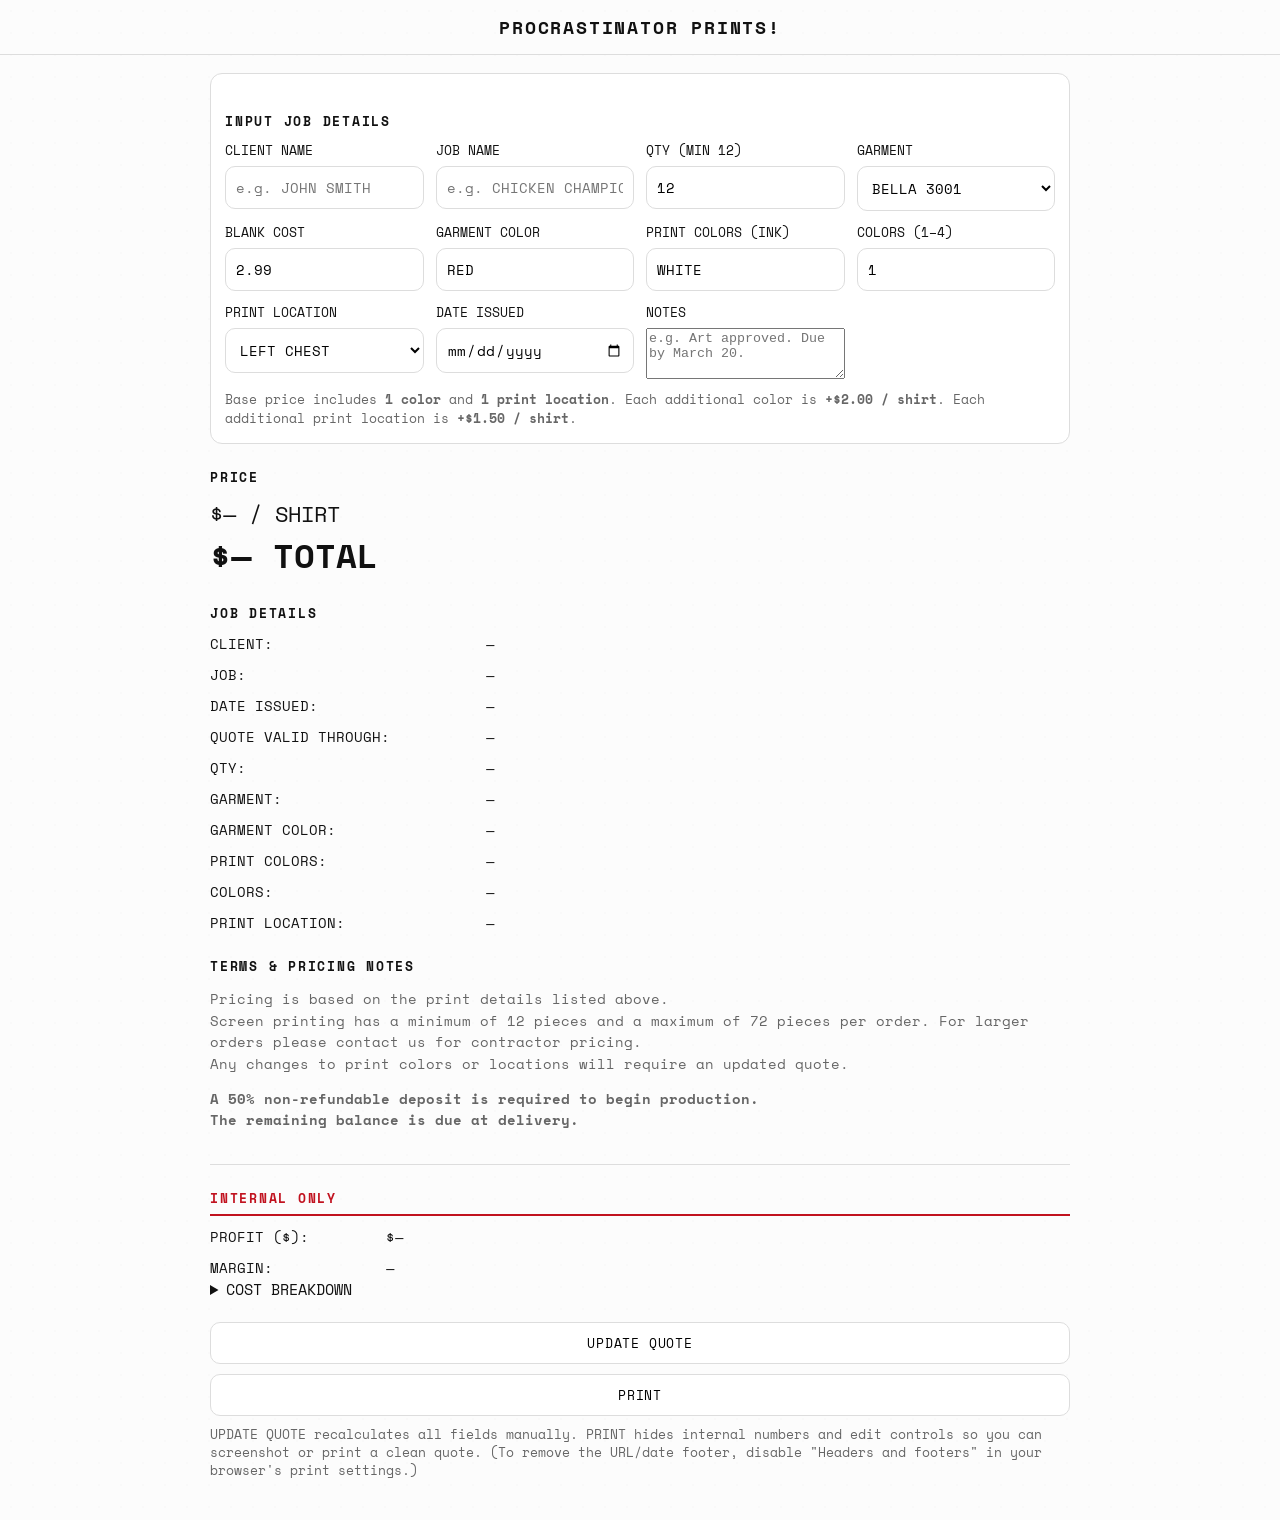
==== index.html @ 621400b9 "Update index.html" ====
<!doctype html>

<html lang="en">
<head>
  <meta charset="utf-8" />
  <title>Procrastinator Prints</title>
  <meta name="viewport" content="width=device-width, initial-scale=1" />

  <link rel="preconnect" href="https://fonts.googleapis.com">
  <link rel="preconnect" href="https://fonts.gstatic.com" crossorigin>
  <link href="https://fonts.googleapis.com/css2?family=Space+Mono:wght@400;700&display=swap" rel="stylesheet">

  <link rel="stylesheet" href="style.css" />
</head>
<body>

<header>
  <h1>PROCRASTINATOR PRINTS!</h1>
</header>

<main>

  <!-- WORKING CONTROLS (hidden during PRINT) -->

  <section id="controlsPanel" class="controlsPanel">
    <h2>INPUT JOB DETAILS</h2>


<div class="grid">

  <label>CLIENT NAME
    <input id="clientName" type="text" placeholder="e.g. JOHN SMITH">
  </label>

  <label>JOB NAME
    <input id="jobName" type="text" placeholder="e.g. CHICKEN CHAMPIONS SHIRTS">
  </label>

  <label>QTY (MIN 12)
    <input id="qty" type="number" min="12" max="72" value="12">
    <p id="qtyWarning" style="display:none; color:red; font-size:0.8em; margin-top:4px;"></p>
  </label>

  <label>GARMENT
    <select id="garment">
      <option value="bella">BELLA 3001</option>
      <option value="gildan">GILDAN 5000</option>
      <option value="comfort">COMFORT COLORS 1717</option>
      <option value="next">NEXT LEVEL 3600</option>
    </select>
  </label>

  <label>BLANK COST
    <input id="blankCost" type="number" min="0" step="0.01" value="2.99">
  </label>

  <label>GARMENT COLOR
    <input id="garmentColor" type="text" value="RED">
  </label>

  <label>PRINT COLORS (INK)
    <input id="inkColors" type="text" value="WHITE">
  </label>

  <label>COLORS (1–4)
    <input
      id="colors"
      type="number"
      min="1"
      max="4"
      step="1"
      inputmode="numeric"
      pattern="[0-9]*"
      value="1">
  </label>

  <label>PRINT LOCATION
    <select id="printLocation">
      <option value="left_chest" data-locs="1">LEFT CHEST</option>
      <option value="full_front" data-locs="1">FULL FRONT</option>
      <option value="full_back" data-locs="1">FULL BACK</option>
      <option value="front_back" data-locs="2">FRONT + BACK</option>
    </select>
  </label>

  <label>DATE ISSUED
    <input id="dateIssued" type="date">
  </label>

  <label>NOTES
    <textarea id="notes" rows="3" placeholder="e.g. Art approved. Due by March 20."></textarea>
  </label>

</div>

<div class="note">
  Base price includes <strong>1 color</strong> and <strong>1 print location</strong>.
  Each additional color is <strong>+$2.00 / shirt</strong>.
  Each additional print location is <strong>+$1.50 / shirt</strong>.
</div>

<!-- Upsell lives here — hidden during print with controls -->
<p id="upsell" style="display:none; margin-top:10px; font-size:0.85em;"></p>


  </section>

  <!-- PRICE (ALWAYS VISIBLE) -->

  <section>
    <h2>PRICE</h2>
    <div class="price">
      <div id="perShirt">$— / SHIRT</div>
      <div id="total">$— TOTAL</div>
    </div>
  </section>

  <!-- JOB DETAILS (ALWAYS VISIBLE) -->

  <section id="jobDetails">
    <h2>JOB DETAILS</h2>


<div class="kv">
  <div>CLIENT:</div><div id="jdClientName">—</div>
  <div>JOB:</div><div id="jdJobName">—</div>
  <div>DATE ISSUED:</div><div id="jdIssued">—</div>
  <div>QUOTE VALID THROUGH:</div><div id="validThrough">—</div>
  <div>QTY:</div><div id="jdQty">—</div>
  <div>GARMENT:</div><div id="jdGarment">—</div>
  <div>GARMENT COLOR:</div><div id="jdGarmentColor">—</div>
  <div>PRINT COLORS:</div><div id="jdInkColors">—</div>
  <div>COLORS:</div><div id="jdColors">—</div>
  <div>PRINT LOCATION:</div><div id="jdLocation">—</div>
</div>

<!-- Notes shows on printed quote only if filled in -->
<div id="notesDisplay" style="display:none; margin-top:12px;">
  <strong>NOTES:</strong>
  <p id="jdNotes" style="margin-top:4px;"></p>
</div>


  </section>

  <!-- TERMS (ALWAYS VISIBLE) -->

  <section class="terms">
    <h2>TERMS & PRICING NOTES</h2>
    <p>
      Pricing is based on the print details listed above.<br>
      <span id="termsMin">Screen printing has a minimum of 12 pieces and a maximum of 72 pieces per order. For larger orders please contact us for contractor pricing.</span><br>
      Any changes to print colors or locations will require an updated quote.
    </p>
    <p class="bold">
      A 50% non-refundable deposit is required to begin production.<br>
      The remaining balance is due at delivery.
    </p>
  </section>

  <!-- INTERNAL (VISIBLE IN WORKING VIEW; REMOVED DURING PRINT) -->

  <hr id="internalDivider" class="internalDivider">
  <section id="internal">
    <h2 class="internal">INTERNAL ONLY</h2>


<div class="internal-grid">
  <div>PROFIT ($):</div><div id="profit">$—</div>
  <div>MARGIN:</div><div id="marginPct">—</div>
</div>

<details>
  <summary>COST BREAKDOWN</summary>
  <ul id="costs"></ul>
</details>


  </section>

  <!-- BUTTONS -->

  <div class="printBar">
    <button id="calcBtn" type="button">UPDATE QUOTE</button>
    <button id="printBtn" type="button">PRINT</button>
    <div class="printHint">
      UPDATE QUOTE recalculates all fields manually. PRINT hides internal numbers and edit controls so you can screenshot or print a clean quote.
      (To remove the URL/date footer, disable "Headers and footers" in your browser's print settings.)
    </div>
  </div>

</main>

<script src="quote-calculator-v3.js" defer></script>


</body>
</html>
---- style.css ----
:root {
  --bg: #fcfcfc;
  --text: #111;
  --muted: #666;
  --red: #c1121f;
  --border: #ddd;
}

* { box-sizing: border-box; }

body {
  margin: 0;
  font-family: "Space Mono", monospace;
  background: var(--bg);
  color: var(--text);
  font-size: 15px;

  /* subtle paper grain */
  background-image: radial-gradient(rgba(0,0,0,0.012) 1px, transparent 1px);
  background-size: 22px 22px;
}

header {
  text-align: center;
  padding: 14px;
  border-bottom: 1px solid var(--border);
}

h1 {
  margin: 0;
  font-size: 18px;
  letter-spacing: 0.1em;
}

main {
  max-width: 900px;
  margin: auto;
  padding: 18px 20px 40px;
}

h2 {
  font-size: 12.5px;
  letter-spacing: 0.14em;
  margin: 24px 0 10px;
}

.controlsPanel {
  background: #fff;
  border: 1px solid var(--border);
  padding: 14px;
  border-radius: 12px;
}

.grid {
  display: grid;
  grid-template-columns: repeat(auto-fit, minmax(190px, 1fr));
  gap: 12px;
}

label {
  font-size: 12.5px;
  display: flex;
  flex-direction: column;
  gap: 6px;
}

input, select {
  padding: 10px;
  font-family: inherit;
  border: 1px solid var(--border);
  border-radius: 10px;
  background: #fff;
  font-size: 14px;
}

.note {
  margin-top: 12px;
  font-size: 12.5px;
  color: var(--muted);
  line-height: 1.5;
}

button {
  padding: 10px 14px;
  font-family: inherit;
  border-radius: 10px;
  border: 1px solid var(--border);
  background: #fff;
  cursor: pointer;
  letter-spacing: 0.06em;
}

button:hover { border-color: var(--red); }

.price { margin-top: 6px; }
#perShirt { font-size: 22px; }
#total { font-size: 34px; font-weight: 700; }

.kv {
  display: grid;
  grid-template-columns: 260px auto;
  gap: 10px 16px;
  font-size: 14px;
}

.terms p {
  font-size: 13.5px;
  line-height: 1.6;
  color: var(--muted);
}

.bold {
  font-weight: 700;
  color: var(--text);
}

.internalDivider {
  margin: 32px 0 18px;
  border: none;
  border-top: 1px solid var(--border);
  position: relative;
}

.internalDivider::after {
  content: "INTERNAL";
  position: absolute;
  top: -9px;
  left: 0;
  padding-right: 10px;
  background: var(--bg);
  font-size: 12px;
  letter-spacing: 0.14em;
  color: var(--red);
}

.internal {
  color: var(--red);
  border-bottom: 2px solid var(--red);
  padding-bottom: 6px;
}

.internal-grid {
  display: grid;
  grid-template-columns: 160px auto;
  gap: 10px 16px;
  font-size: 14px;
}

ul {
  font-size: 13.5px;
  color: var(--muted);
  line-height: 1.6;
  padding-left: 18px;
}

.printBar {
  margin-top: 22px;
  display: grid;
  gap: 10px;
}

.printHint {
  font-size: 12.5px;
  color: var(--muted);
  line-height: 1.45;
}

/* PRINT MODE: hide controls + internal + print bar */
body.printing #controlsPanel,
body.printing #internalDivider,
body.printing #internal,
body.printing .printBar {
  display: none !important;
}

@media print {
  #controlsPanel, #internalDivider, #internal, .printBar { display: none !important; }
  body { background: #fff !important; background-image: none !important; }
}
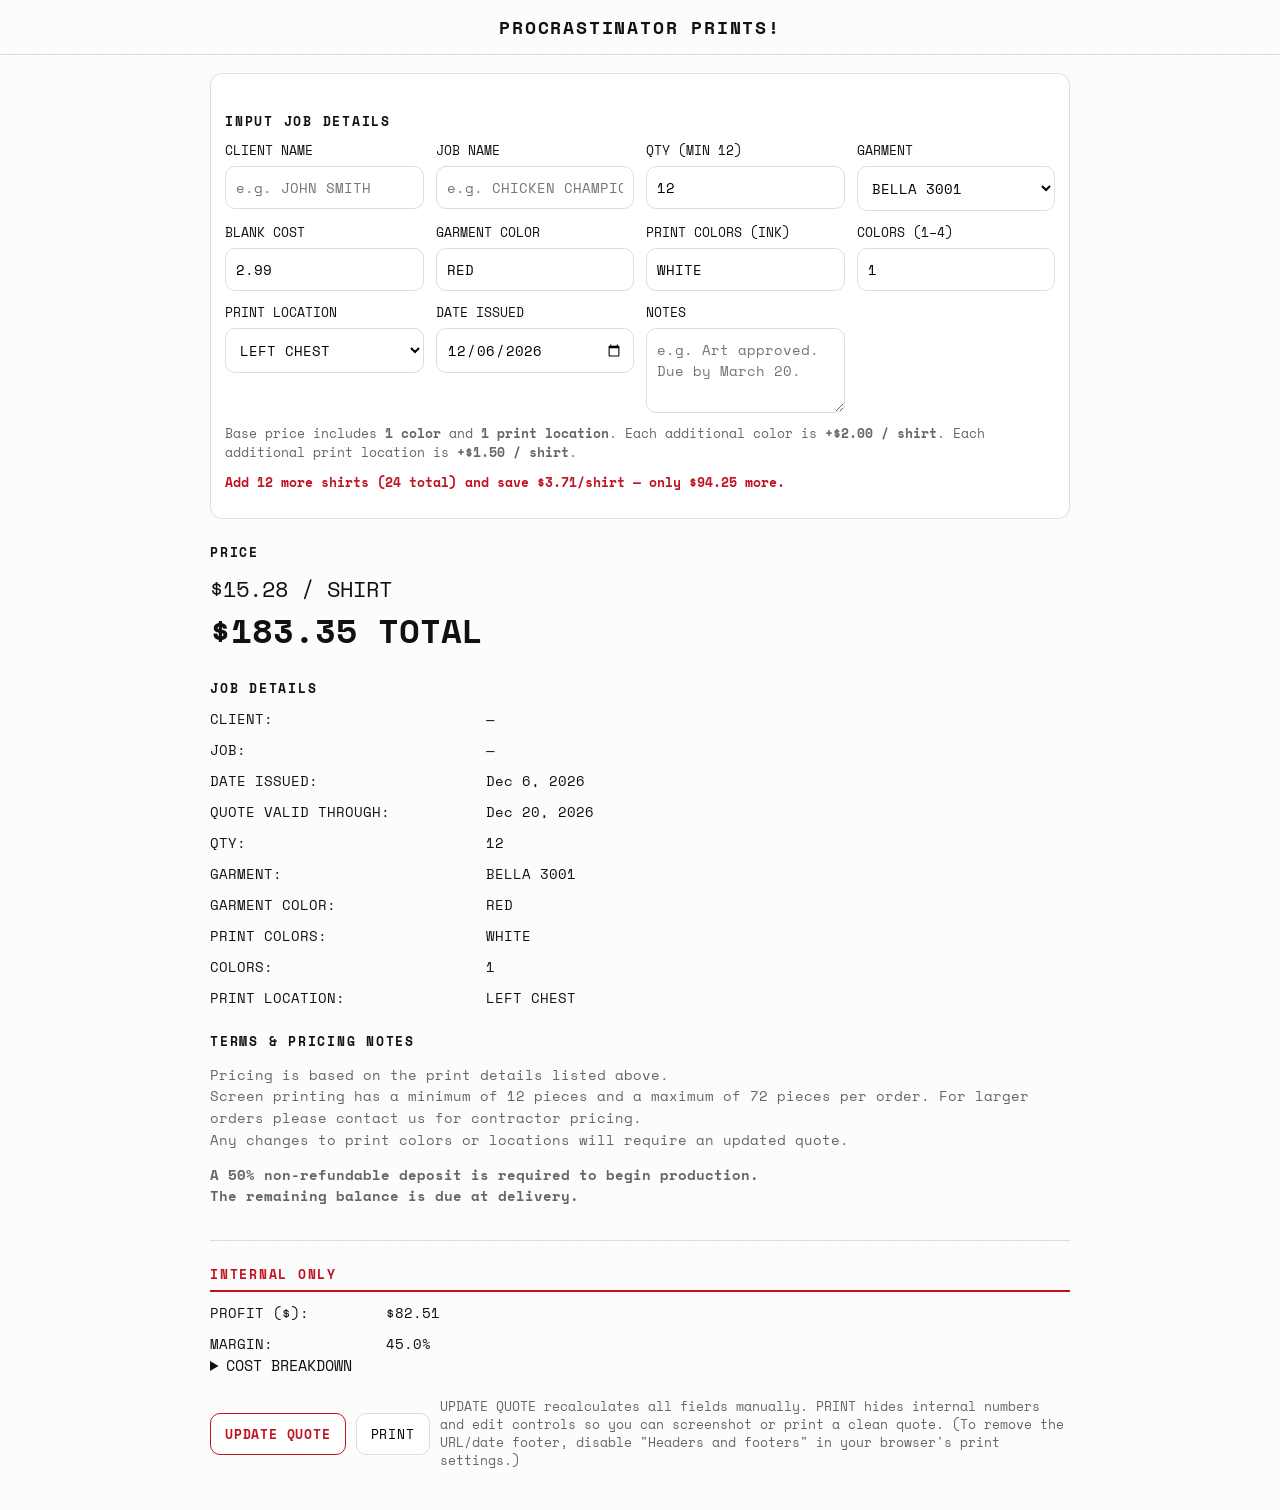
==== commit 912dd998: "Add files via upload" ====
--- a/index.html
+++ b/index.html
@@ -1,5 +1,4 @@
 <!doctype html>
-
 <html lang="en">
 <head>
   <meta charset="utf-8" />
@@ -21,92 +20,88 @@
 <main>
 
   <!-- WORKING CONTROLS (hidden during PRINT) -->
-
   <section id="controlsPanel" class="controlsPanel">
     <h2>INPUT JOB DETAILS</h2>
 
+    <div class="grid">
 
-<div class="grid">
+      <label>CLIENT NAME
+        <input id="clientName" type="text" placeholder="e.g. JOHN SMITH">
+      </label>
 
-  <label>CLIENT NAME
-    <input id="clientName" type="text" placeholder="e.g. JOHN SMITH">
-  </label>
+      <label>JOB NAME
+        <input id="jobName" type="text" placeholder="e.g. CHICKEN CHAMPIONS SHIRTS">
+      </label>
 
-  <label>JOB NAME
-    <input id="jobName" type="text" placeholder="e.g. CHICKEN CHAMPIONS SHIRTS">
-  </label>
+      <label>QTY (MIN 12)
+        <input id="qty" type="number" min="12" max="72" value="12">
+        <p id="qtyWarning" style="display:none; color:red; font-size:0.8em; margin-top:4px;"></p>
+      </label>
 
-  <label>QTY (MIN 12)
-    <input id="qty" type="number" min="12" max="72" value="12">
-    <p id="qtyWarning" style="display:none; color:red; font-size:0.8em; margin-top:4px;"></p>
-  </label>
+      <label>GARMENT
+        <select id="garment">
+          <option value="bella">BELLA 3001</option>
+          <option value="gildan">GILDAN 5000</option>
+          <option value="comfort">COMFORT COLORS 1717</option>
+          <option value="next">NEXT LEVEL 3600</option>
+        </select>
+      </label>
 
-  <label>GARMENT
-    <select id="garment">
-      <option value="bella">BELLA 3001</option>
-      <option value="gildan">GILDAN 5000</option>
-      <option value="comfort">COMFORT COLORS 1717</option>
-      <option value="next">NEXT LEVEL 3600</option>
-    </select>
-  </label>
+      <label>BLANK COST
+        <input id="blankCost" type="number" min="0" step="0.01" value="2.99">
+      </label>
 
-  <label>BLANK COST
-    <input id="blankCost" type="number" min="0" step="0.01" value="2.99">
-  </label>
+      <label>GARMENT COLOR
+        <input id="garmentColor" type="text" value="RED">
+      </label>
 
-  <label>GARMENT COLOR
-    <input id="garmentColor" type="text" value="RED">
-  </label>
+      <label>PRINT COLORS (INK)
+        <input id="inkColors" type="text" value="WHITE">
+      </label>
 
-  <label>PRINT COLORS (INK)
-    <input id="inkColors" type="text" value="WHITE">
-  </label>
+      <label>COLORS (1–4)
+        <input
+          id="colors"
+          type="number"
+          min="1"
+          max="4"
+          step="1"
+          inputmode="numeric"
+          pattern="[0-9]*"
+          value="1">
+      </label>
 
-  <label>COLORS (1–4)
-    <input
-      id="colors"
-      type="number"
-      min="1"
-      max="4"
-      step="1"
-      inputmode="numeric"
-      pattern="[0-9]*"
-      value="1">
-  </label>
+      <label>PRINT LOCATION
+        <select id="printLocation">
+          <option value="left_chest" data-locs="1">LEFT CHEST</option>
+          <option value="full_front" data-locs="1">FULL FRONT</option>
+          <option value="full_back" data-locs="1">FULL BACK</option>
+          <option value="front_back" data-locs="2">FRONT + BACK</option>
+        </select>
+      </label>
 
-  <label>PRINT LOCATION
-    <select id="printLocation">
-      <option value="left_chest" data-locs="1">LEFT CHEST</option>
-      <option value="full_front" data-locs="1">FULL FRONT</option>
-      <option value="full_back" data-locs="1">FULL BACK</option>
-      <option value="front_back" data-locs="2">FRONT + BACK</option>
-    </select>
-  </label>
+      <label>DATE ISSUED
+        <input id="dateIssued" type="date">
+      </label>
 
-  <label>DATE ISSUED
-    <input id="dateIssued" type="date">
-  </label>
+      <label>NOTES
+        <textarea id="notes" rows="3" placeholder="e.g. Art approved. Due by March 20."></textarea>
+      </label>
 
-  <label>NOTES
-    <textarea id="notes" rows="3" placeholder="e.g. Art approved. Due by March 20."></textarea>
-  </label>
+    </div>
 
-</div>
+    <div class="note">
+      Base price includes <strong>1 color</strong> and <strong>1 print location</strong>.
+      Each additional color is <strong>+$2.00 / shirt</strong>.
+      Each additional print location is <strong>+$1.50 / shirt</strong>.
+    </div>
 
-<div class="note">
-  Base price includes <strong>1 color</strong> and <strong>1 print location</strong>.
-  Each additional color is <strong>+$2.00 / shirt</strong>.
-  Each additional print location is <strong>+$1.50 / shirt</strong>.
-</div>
-
-<!-- Upsell lives here — hidden during print with controls -->
-<p id="upsell" style="display:none; margin-top:10px; font-size:0.85em;"></p>
-
+    <!-- Upsell lives here — hidden during print with controls -->
+    <p id="upsell" style="display:none; margin-top:10px; font-size:0.85em;"></p>
 
   </section>
 
   <!-- PRICE (ALWAYS VISIBLE) -->
-
   <section>
     <h2>PRICE</h2>
     <div class="price">
@@ -116,35 +111,31 @@
   </section>
 
   <!-- JOB DETAILS (ALWAYS VISIBLE) -->
-
   <section id="jobDetails">
     <h2>JOB DETAILS</h2>
 
+    <div class="kv">
+      <div>CLIENT:</div><div id="jdClientName">—</div>
+      <div>JOB:</div><div id="jdJobName">—</div>
+      <div>DATE ISSUED:</div><div id="jdIssued">—</div>
+      <div>QUOTE VALID THROUGH:</div><div id="validThrough">—</div>
+      <div>QTY:</div><div id="jdQty">—</div>
+      <div>GARMENT:</div><div id="jdGarment">—</div>
+      <div>GARMENT COLOR:</div><div id="jdGarmentColor">—</div>
+      <div>PRINT COLORS:</div><div id="jdInkColors">—</div>
+      <div>COLORS:</div><div id="jdColors">—</div>
+      <div>PRINT LOCATION:</div><div id="jdLocation">—</div>
+    </div>
 
-<div class="kv">
-  <div>CLIENT:</div><div id="jdClientName">—</div>
-  <div>JOB:</div><div id="jdJobName">—</div>
-  <div>DATE ISSUED:</div><div id="jdIssued">—</div>
-  <div>QUOTE VALID THROUGH:</div><div id="validThrough">—</div>
-  <div>QTY:</div><div id="jdQty">—</div>
-  <div>GARMENT:</div><div id="jdGarment">—</div>
-  <div>GARMENT COLOR:</div><div id="jdGarmentColor">—</div>
-  <div>PRINT COLORS:</div><div id="jdInkColors">—</div>
-  <div>COLORS:</div><div id="jdColors">—</div>
-  <div>PRINT LOCATION:</div><div id="jdLocation">—</div>
-</div>
-
-<!-- Notes shows on printed quote only if filled in -->
-<div id="notesDisplay" style="display:none; margin-top:12px;">
-  <strong>NOTES:</strong>
-  <p id="jdNotes" style="margin-top:4px;"></p>
-</div>
-
+    <!-- Notes shows on printed quote only if filled in -->
+    <div id="notesDisplay" style="display:none; margin-top:12px;">
+      <strong>NOTES:</strong>
+      <p id="jdNotes" style="margin-top:4px;"></p>
+    </div>
 
   </section>
 
   <!-- TERMS (ALWAYS VISIBLE) -->
-
   <section class="terms">
     <h2>TERMS & PRICING NOTES</h2>
     <p>
@@ -159,27 +150,23 @@
   </section>
 
   <!-- INTERNAL (VISIBLE IN WORKING VIEW; REMOVED DURING PRINT) -->
-
   <hr id="internalDivider" class="internalDivider">
   <section id="internal">
     <h2 class="internal">INTERNAL ONLY</h2>
 
+    <div class="internal-grid">
+      <div>PROFIT ($):</div><div id="profit">$—</div>
+      <div>MARGIN:</div><div id="marginPct">—</div>
+    </div>
 
-<div class="internal-grid">
-  <div>PROFIT ($):</div><div id="profit">$—</div>
-  <div>MARGIN:</div><div id="marginPct">—</div>
-</div>
-
-<details>
-  <summary>COST BREAKDOWN</summary>
-  <ul id="costs"></ul>
-</details>
-
+    <details>
+      <summary>COST BREAKDOWN</summary>
+      <ul id="costs"></ul>
+    </details>
 
   </section>
 
   <!-- BUTTONS -->
-
   <div class="printBar">
     <button id="calcBtn" type="button">UPDATE QUOTE</button>
     <button id="printBtn" type="button">PRINT</button>
@@ -193,6 +180,5 @@
 
 <script src="quote-calculator-v3.js" defer></script>
 
-
 </body>
-</html>+</html>
--- a/style.css
+++ b/style.css
@@ -14,8 +14,6 @@
   background: var(--bg);
   color: var(--text);
   font-size: 15px;
-
-  /* subtle paper grain */
   background-image: radial-gradient(rgba(0,0,0,0.012) 1px, transparent 1px);
   background-size: 22px 22px;
 }
@@ -64,13 +62,18 @@
   gap: 6px;
 }
 
-input, select {
+input, select, textarea {
   padding: 10px;
   font-family: inherit;
   border: 1px solid var(--border);
   border-radius: 10px;
   background: #fff;
   font-size: 14px;
+}
+
+textarea {
+  resize: vertical;
+  grid-column: 1 / -1;
 }
 
 .note {
@@ -91,6 +94,12 @@
 }
 
 button:hover { border-color: var(--red); }
+
+#calcBtn {
+  border-color: var(--red);
+  color: var(--red);
+  font-weight: 700;
+}
 
 .price { margin-top: 6px; }
 #perShirt { font-size: 22px; }
@@ -155,17 +164,27 @@
 
 .printBar {
   margin-top: 22px;
-  display: grid;
+  display: flex;
   gap: 10px;
+  align-items: center;
+  flex-wrap: wrap;
 }
 
 .printHint {
   font-size: 12.5px;
   color: var(--muted);
   line-height: 1.45;
+  flex: 1;
 }
 
-/* PRINT MODE: hide controls + internal + print bar */
+#upsell {
+  color: var(--red);
+  font-size: 12.5px;
+  font-weight: 700;
+  margin-top: 10px;
+}
+
+/* PRINT MODE */
 body.printing #controlsPanel,
 body.printing #internalDivider,
 body.printing #internal,
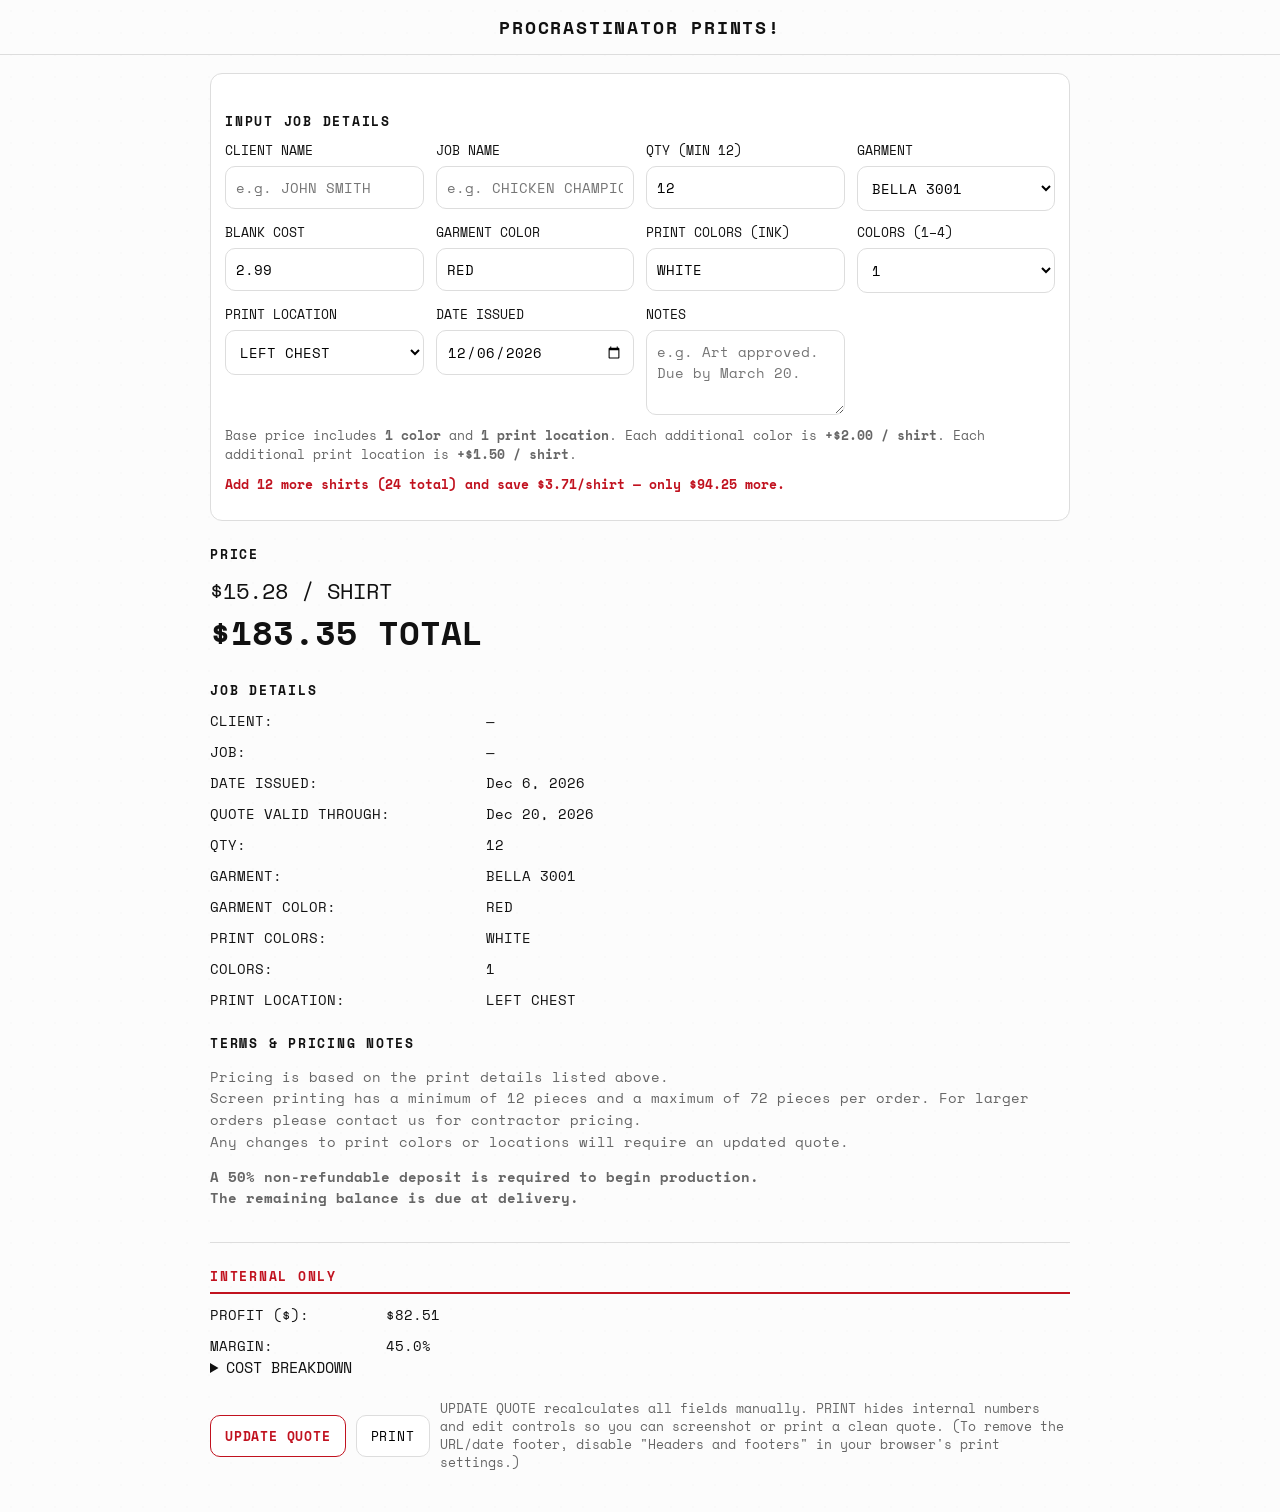
==== commit 87ee562c: "Update index.html" ====
--- a/index.html
+++ b/index.html
@@ -60,16 +60,14 @@
       </label>
 
       <label>COLORS (1–4)
-        <input
-          id="colors"
-          type="number"
-          min="1"
-          max="4"
-          step="1"
-          inputmode="numeric"
-          pattern="[0-9]*"
-          value="1">
-      </label>
+  <select id="colors">
+    <option value="1">1</option>
+    <option value="2">2</option>
+    <option value="3">3</option>
+    <option value="4">4</option>
+  </select>
+</label>
+
 
       <label>PRINT LOCATION
         <select id="printLocation">
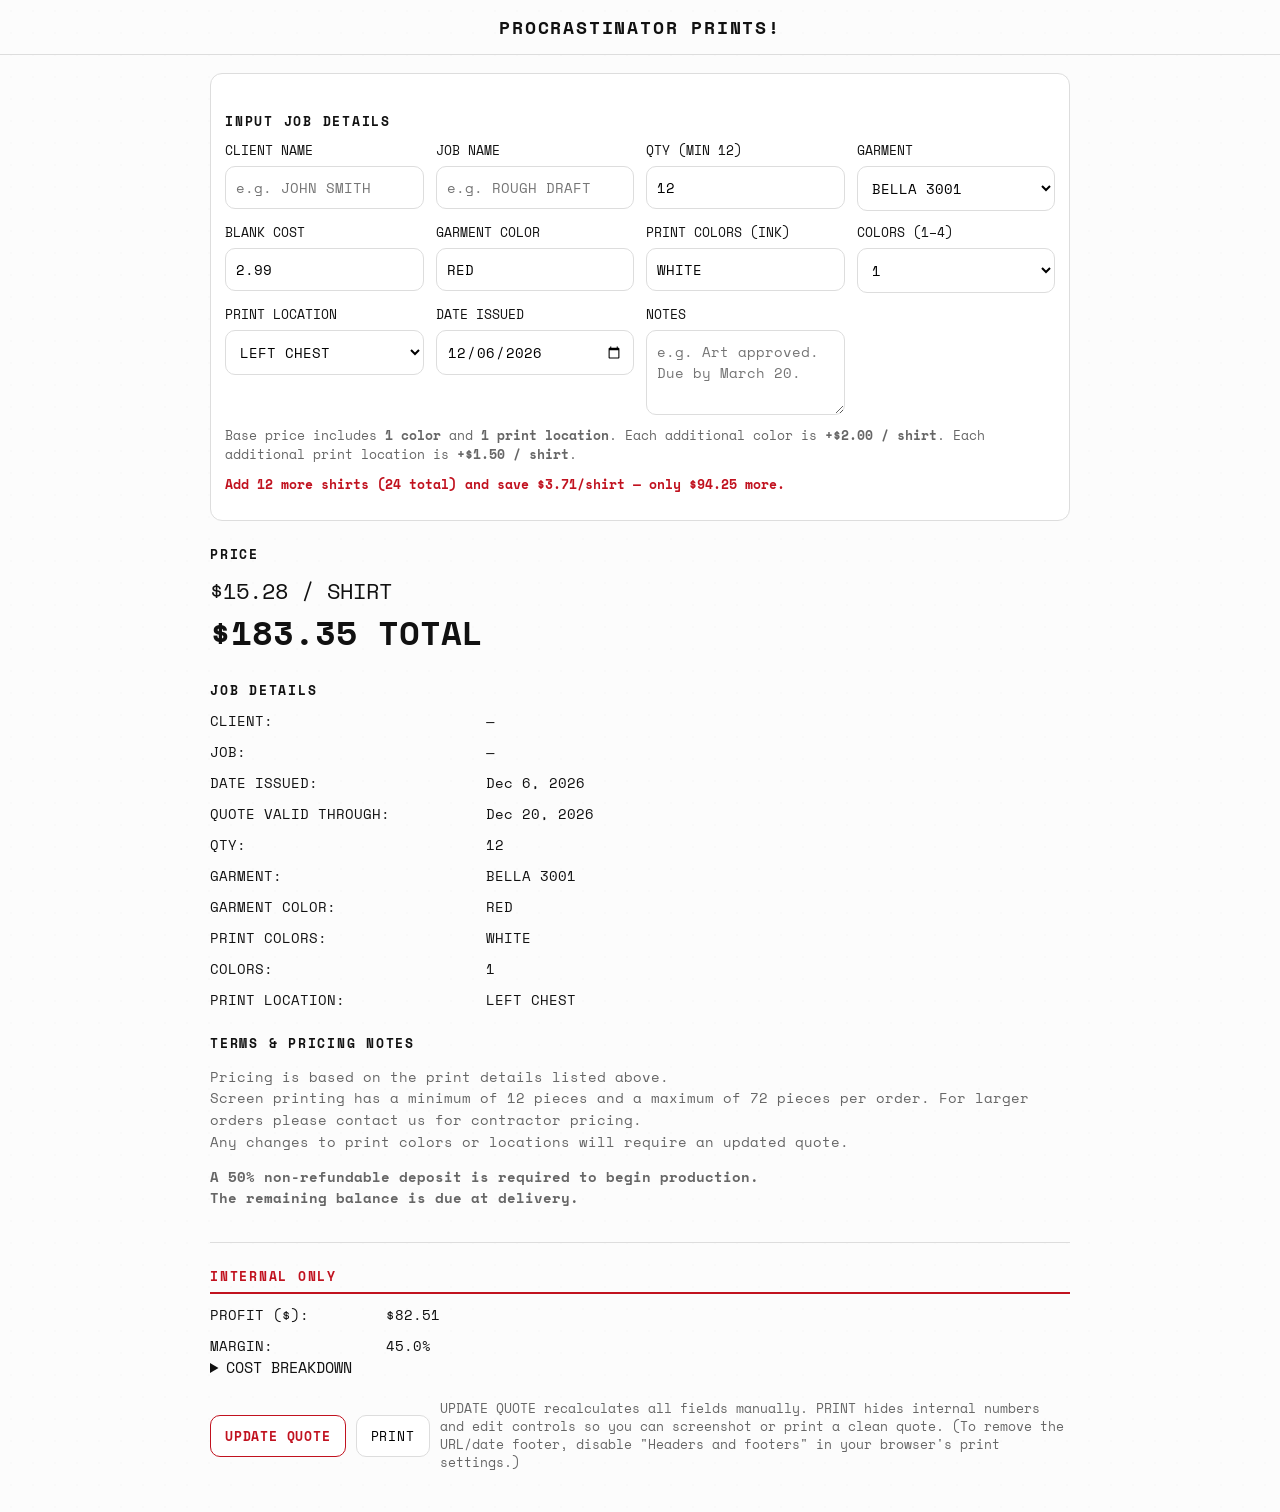
==== commit 39f04ff4: "Update index.html" ====
--- a/index.html
+++ b/index.html
@@ -30,7 +30,7 @@
       </label>
 
       <label>JOB NAME
-        <input id="jobName" type="text" placeholder="e.g. CHICKEN CHAMPIONS SHIRTS">
+        <input id="jobName" type="text" placeholder="e.g. ROUGH DRAFT">
       </label>
 
       <label>QTY (MIN 12)
--- a/style.css
+++ b/style.css
@@ -196,3 +196,19 @@
   #controlsPanel, #internalDivider, #internal, .printBar { display: none !important; }
   body { background: #fff !important; background-image: none !important; }
 }
+
+@media (prefers-color-scheme: dark) {
+  :root {
+    --bg: #111;
+    --text: #f0f0f0;
+    --muted: #999;
+    --border: #333;
+  }
+
+  input, select, textarea, .controlsPanel {
+    background: #1e1e1e;
+    color: #f0f0f0;
+    border-color: #333;
+  }
+}
+
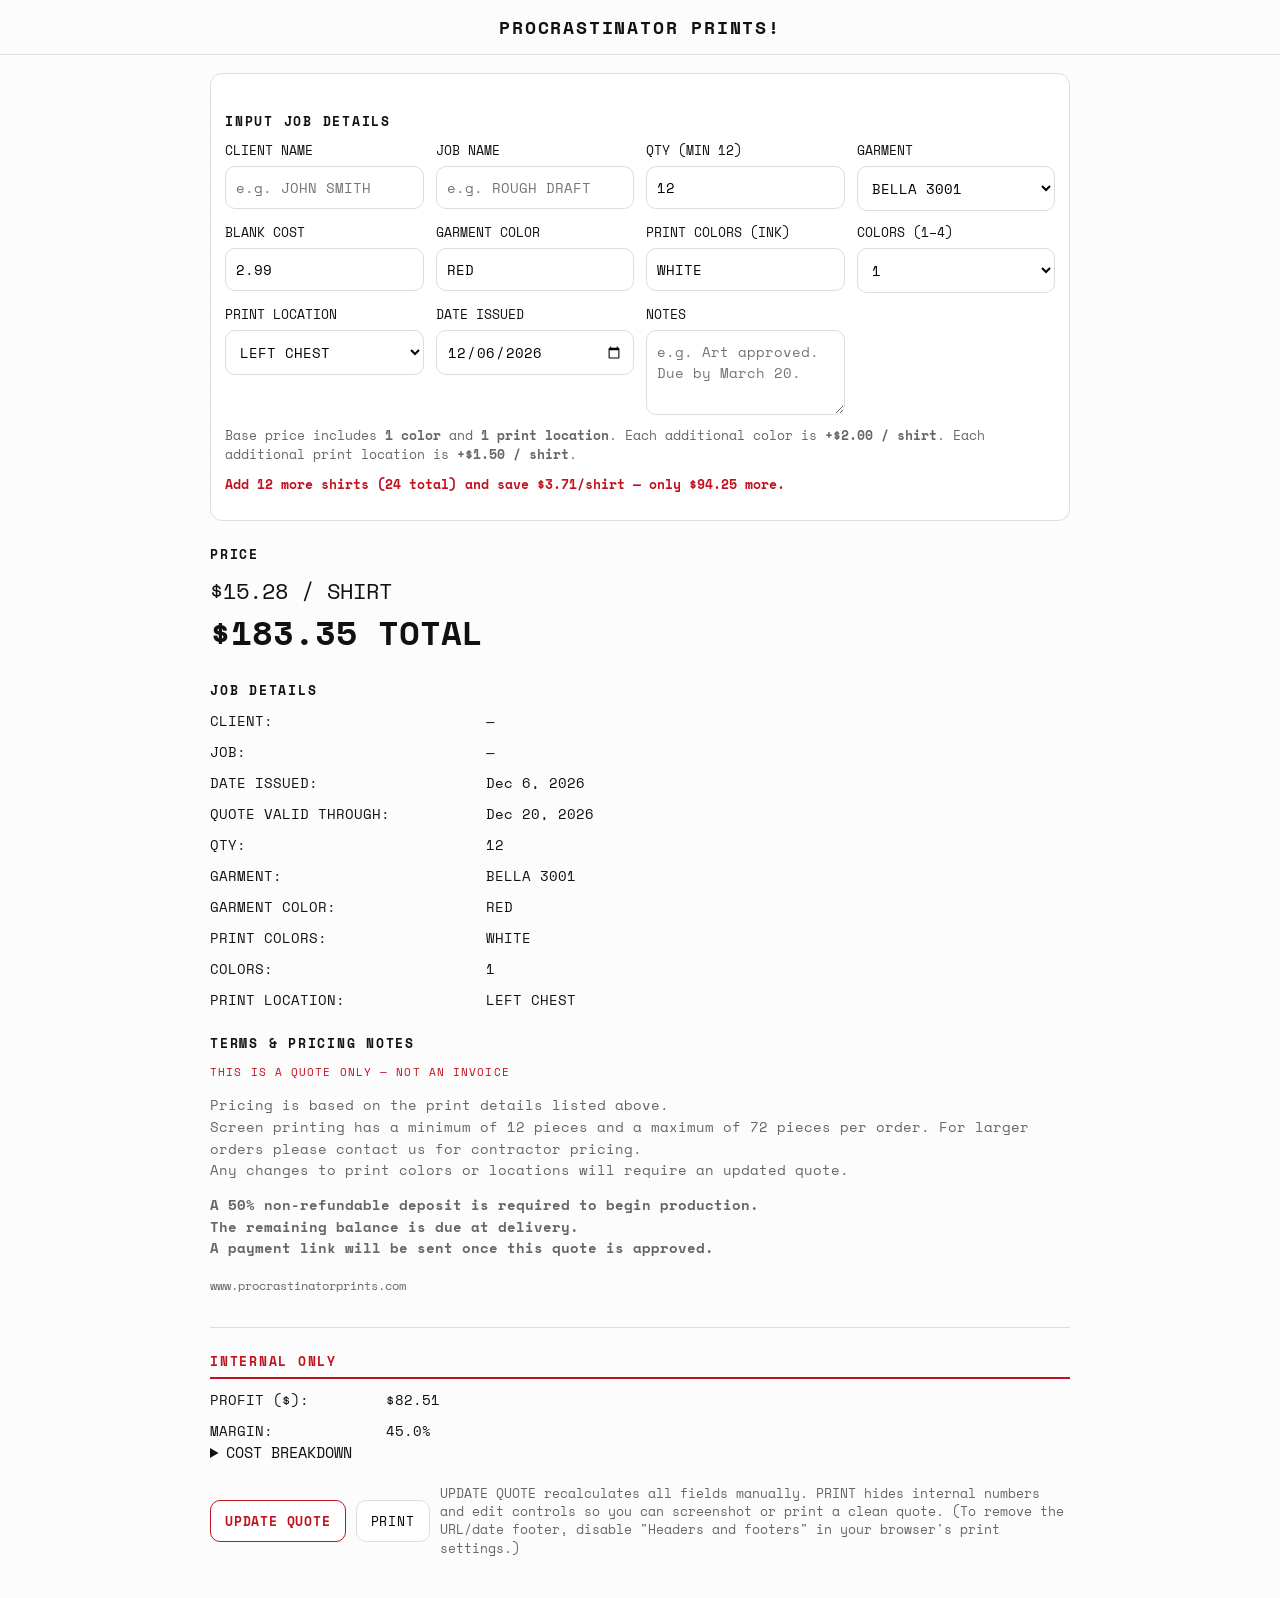
==== commit d4853dcf: "Update index.html" ====
--- a/index.html
+++ b/index.html
@@ -134,18 +134,26 @@
   </section>
 
   <!-- TERMS (ALWAYS VISIBLE) -->
-  <section class="terms">
-    <h2>TERMS & PRICING NOTES</h2>
-    <p>
-      Pricing is based on the print details listed above.<br>
-      <span id="termsMin">Screen printing has a minimum of 12 pieces and a maximum of 72 pieces per order. For larger orders please contact us for contractor pricing.</span><br>
-      Any changes to print colors or locations will require an updated quote.
-    </p>
-    <p class="bold">
-      A 50% non-refundable deposit is required to begin production.<br>
-      The remaining balance is due at delivery.
-    </p>
-  </section>
+ <section class="terms">
+  <h2>TERMS & PRICING NOTES</h2>
+  <p style="font-size:11px; letter-spacing:0.1em; color:var(--red); margin-bottom:8px;">
+    THIS IS A QUOTE ONLY — NOT AN INVOICE
+  </p>
+  <p>
+    Pricing is based on the print details listed above.<br>
+    <span id="termsMin">Screen printing has a minimum of 12 pieces and a maximum of 72 pieces per order. For larger orders please contact us for contractor pricing.</span><br>
+    Any changes to print colors or locations will require an updated quote.
+  </p>
+  <p class="bold">
+    A 50% non-refundable deposit is required to begin production.<br>
+    The remaining balance is due at delivery.<br>
+    A payment link will be sent once this quote is approved.
+  </p>
+  <p style="margin-top:16px; font-size:12px; color:var(--muted);">
+    www.procrastinatorprints.com
+  </p>
+</section>
+
 
   <!-- INTERNAL (VISIBLE IN WORKING VIEW; REMOVED DURING PRINT) -->
   <hr id="internalDivider" class="internalDivider">
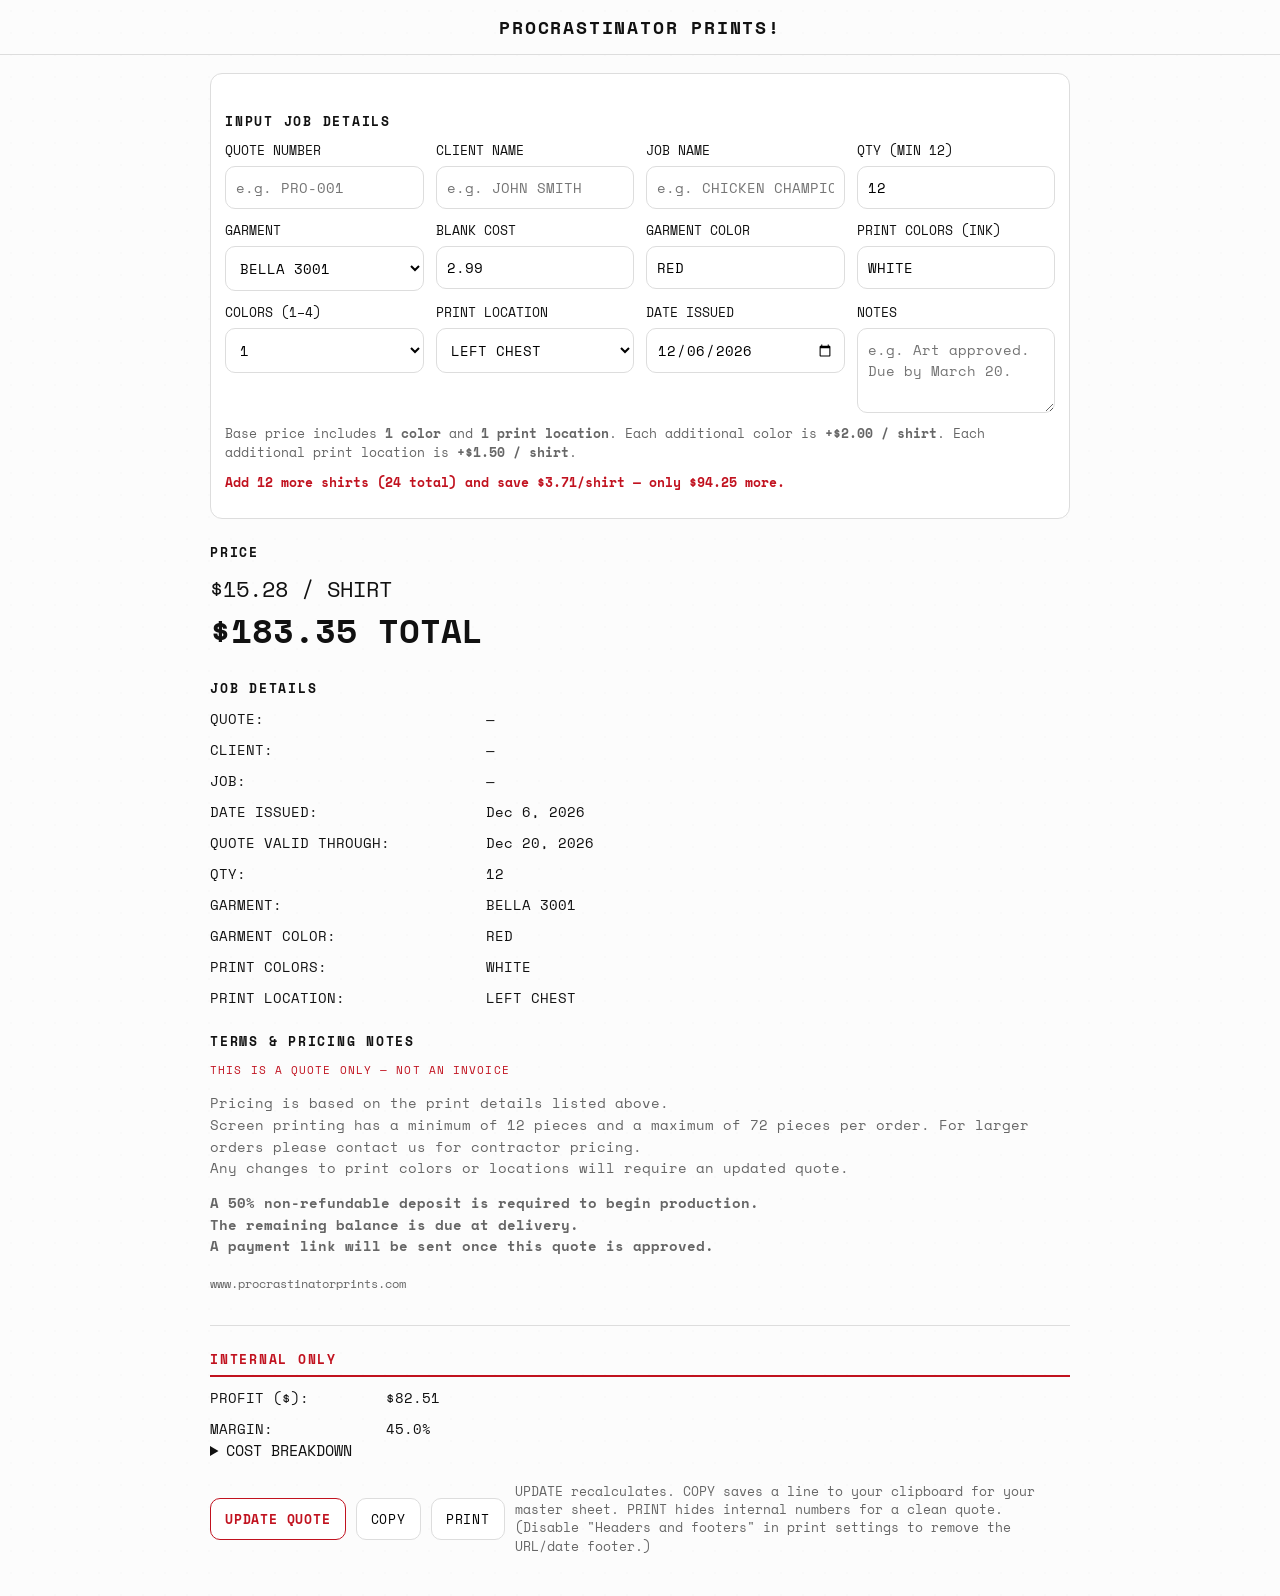
==== commit 556fcdd5: "Add files via upload" ====
--- a/index.html
+++ b/index.html
@@ -25,12 +25,16 @@
 
     <div class="grid">
 
+      <label>QUOTE NUMBER
+        <input id="quoteNumber" type="text" placeholder="e.g. PRO-001">
+      </label>
+
       <label>CLIENT NAME
         <input id="clientName" type="text" placeholder="e.g. JOHN SMITH">
       </label>
 
       <label>JOB NAME
-        <input id="jobName" type="text" placeholder="e.g. ROUGH DRAFT">
+        <input id="jobName" type="text" placeholder="e.g. CHICKEN CHAMPIONS SHIRTS">
       </label>
 
       <label>QTY (MIN 12)
@@ -60,14 +64,13 @@
       </label>
 
       <label>COLORS (1–4)
-  <select id="colors">
-    <option value="1">1</option>
-    <option value="2">2</option>
-    <option value="3">3</option>
-    <option value="4">4</option>
-  </select>
-</label>
-
+        <select id="colors">
+          <option value="1">1</option>
+          <option value="2">2</option>
+          <option value="3">3</option>
+          <option value="4">4</option>
+        </select>
+      </label>
 
       <label>PRINT LOCATION
         <select id="printLocation">
@@ -94,7 +97,6 @@
       Each additional print location is <strong>+$1.50 / shirt</strong>.
     </div>
 
-    <!-- Upsell lives here — hidden during print with controls -->
     <p id="upsell" style="display:none; margin-top:10px; font-size:0.85em;"></p>
 
   </section>
@@ -113,6 +115,7 @@
     <h2>JOB DETAILS</h2>
 
     <div class="kv">
+      <div>QUOTE:</div><div id="jdQuoteNumber">—</div>
       <div>CLIENT:</div><div id="jdClientName">—</div>
       <div>JOB:</div><div id="jdJobName">—</div>
       <div>DATE ISSUED:</div><div id="jdIssued">—</div>
@@ -121,11 +124,9 @@
       <div>GARMENT:</div><div id="jdGarment">—</div>
       <div>GARMENT COLOR:</div><div id="jdGarmentColor">—</div>
       <div>PRINT COLORS:</div><div id="jdInkColors">—</div>
-      <div>COLORS:</div><div id="jdColors">—</div>
       <div>PRINT LOCATION:</div><div id="jdLocation">—</div>
     </div>
 
-    <!-- Notes shows on printed quote only if filled in -->
     <div id="notesDisplay" style="display:none; margin-top:12px;">
       <strong>NOTES:</strong>
       <p id="jdNotes" style="margin-top:4px;"></p>
@@ -134,26 +135,25 @@
   </section>
 
   <!-- TERMS (ALWAYS VISIBLE) -->
- <section class="terms">
-  <h2>TERMS & PRICING NOTES</h2>
-  <p style="font-size:11px; letter-spacing:0.1em; color:var(--red); margin-bottom:8px;">
-    THIS IS A QUOTE ONLY — NOT AN INVOICE
-  </p>
-  <p>
-    Pricing is based on the print details listed above.<br>
-    <span id="termsMin">Screen printing has a minimum of 12 pieces and a maximum of 72 pieces per order. For larger orders please contact us for contractor pricing.</span><br>
-    Any changes to print colors or locations will require an updated quote.
-  </p>
-  <p class="bold">
-    A 50% non-refundable deposit is required to begin production.<br>
-    The remaining balance is due at delivery.<br>
-    A payment link will be sent once this quote is approved.
-  </p>
-  <p style="margin-top:16px; font-size:12px; color:var(--muted);">
-    www.procrastinatorprints.com
-  </p>
-</section>
-
+  <section class="terms">
+    <h2>TERMS & PRICING NOTES</h2>
+    <p style="font-size:11px; letter-spacing:0.1em; color:var(--red); margin-bottom:8px;">
+      THIS IS A QUOTE ONLY — NOT AN INVOICE
+    </p>
+    <p>
+      Pricing is based on the print details listed above.<br>
+      <span id="termsMin">Screen printing has a minimum of 12 pieces and a maximum of 72 pieces per order. For larger orders please contact us for contractor pricing.</span><br>
+      Any changes to print colors or locations will require an updated quote.
+    </p>
+    <p class="bold">
+      A 50% non-refundable deposit is required to begin production.<br>
+      The remaining balance is due at delivery.<br>
+      A payment link will be sent once this quote is approved.
+    </p>
+    <p style="margin-top:16px; font-size:12px; color:var(--muted);">
+      www.procrastinatorprints.com
+    </p>
+  </section>
 
   <!-- INTERNAL (VISIBLE IN WORKING VIEW; REMOVED DURING PRINT) -->
   <hr id="internalDivider" class="internalDivider">
@@ -175,10 +175,11 @@
   <!-- BUTTONS -->
   <div class="printBar">
     <button id="calcBtn" type="button">UPDATE QUOTE</button>
+    <button id="copyBtn" type="button">COPY</button>
     <button id="printBtn" type="button">PRINT</button>
     <div class="printHint">
-      UPDATE QUOTE recalculates all fields manually. PRINT hides internal numbers and edit controls so you can screenshot or print a clean quote.
-      (To remove the URL/date footer, disable "Headers and footers" in your browser's print settings.)
+      UPDATE recalculates. COPY saves a line to your clipboard for your master sheet. PRINT hides internal numbers for a clean quote.
+      (Disable "Headers and footers" in print settings to remove the URL/date footer.)
     </div>
   </div>
 
--- a/style.css
+++ b/style.css
@@ -196,19 +196,3 @@
   #controlsPanel, #internalDivider, #internal, .printBar { display: none !important; }
   body { background: #fff !important; background-image: none !important; }
 }
-
-@media (prefers-color-scheme: dark) {
-  :root {
-    --bg: #111;
-    --text: #f0f0f0;
-    --muted: #999;
-    --border: #333;
-  }
-
-  input, select, textarea, .controlsPanel {
-    background: #1e1e1e;
-    color: #f0f0f0;
-    border-color: #333;
-  }
-}
-
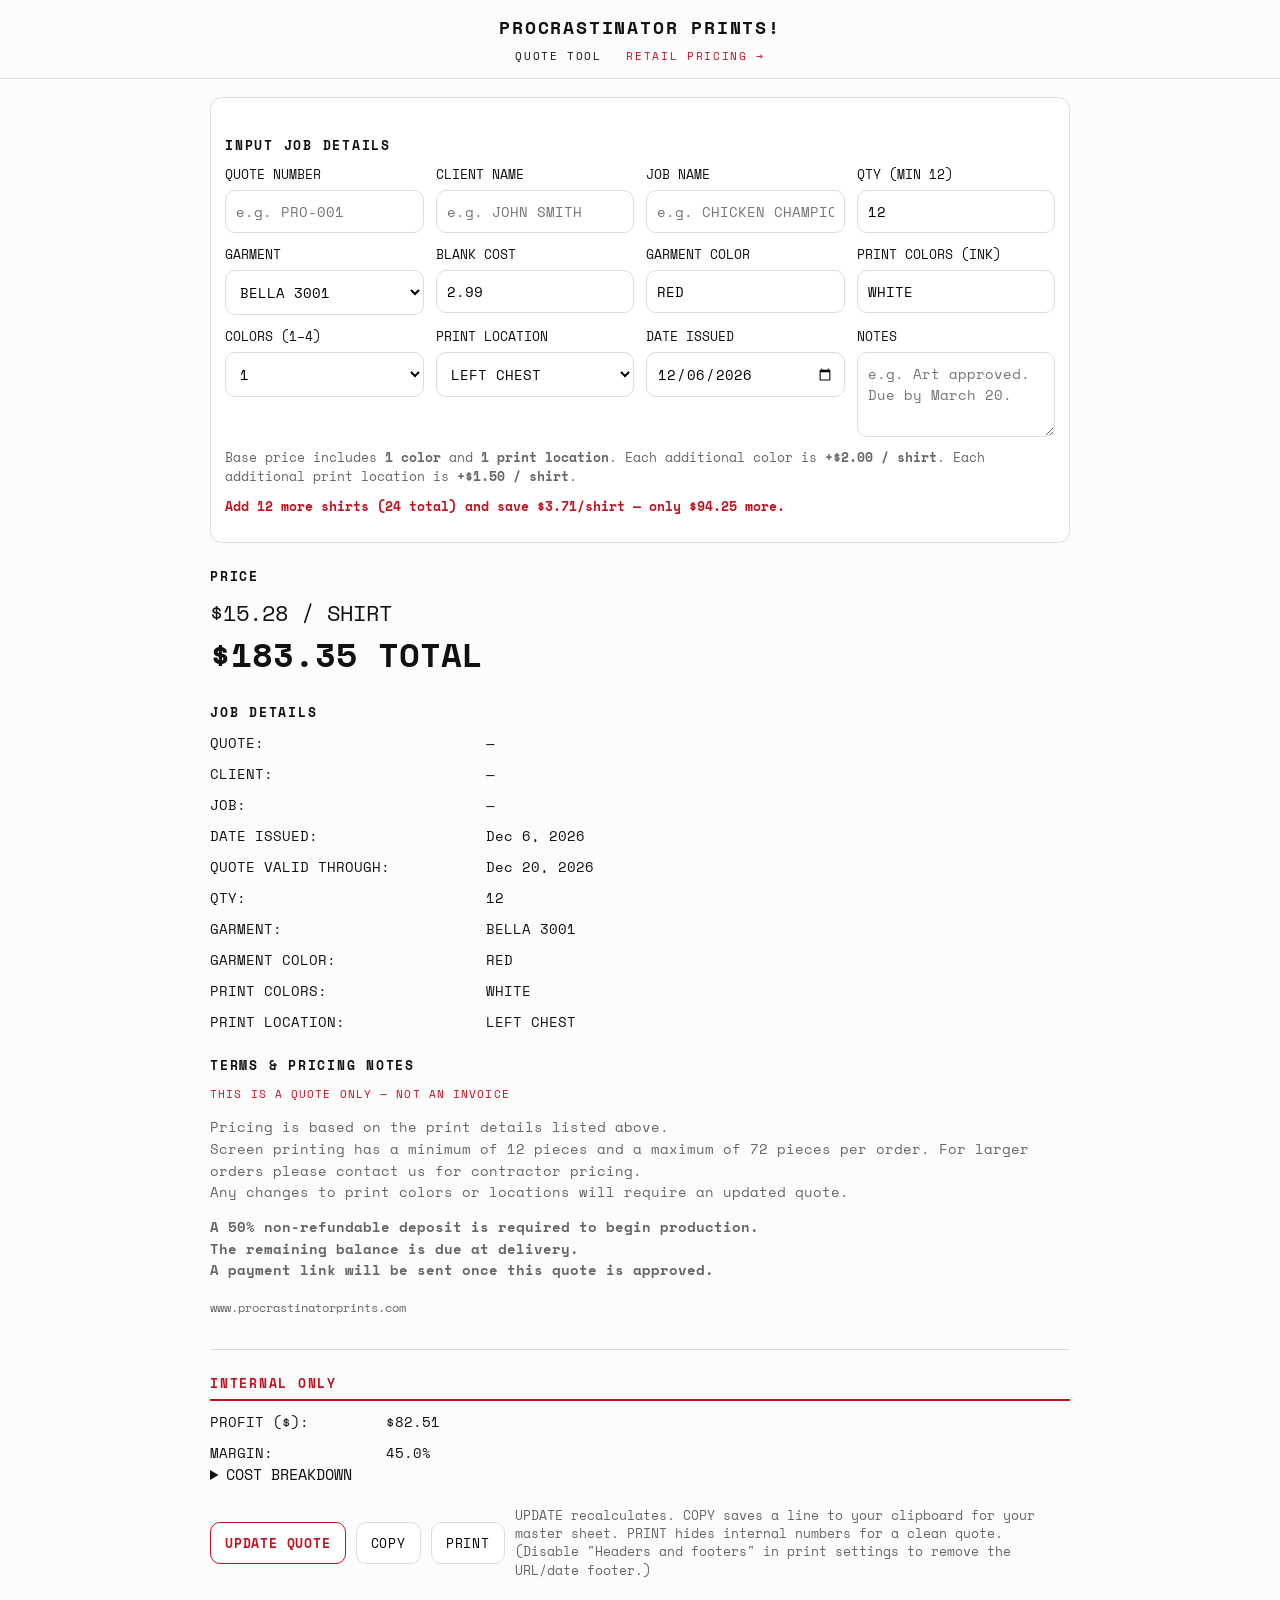
==== commit d6900307: "Add files via upload" ====
--- a/index.html
+++ b/index.html
@@ -15,6 +15,10 @@
 
 <header>
   <h1>PROCRASTINATOR PRINTS!</h1>
+  <nav style="margin-top:8px; font-size:11px; letter-spacing:0.15em;">
+    <a href="index.html" style="color:var(--text); text-decoration:none; margin-right:16px;">QUOTE TOOL</a>
+    <a href="retail-pricing.html" style="color:var(--red); text-decoration:none;">RETAIL PRICING →</a>
+  </nav>
 </header>
 
 <main>
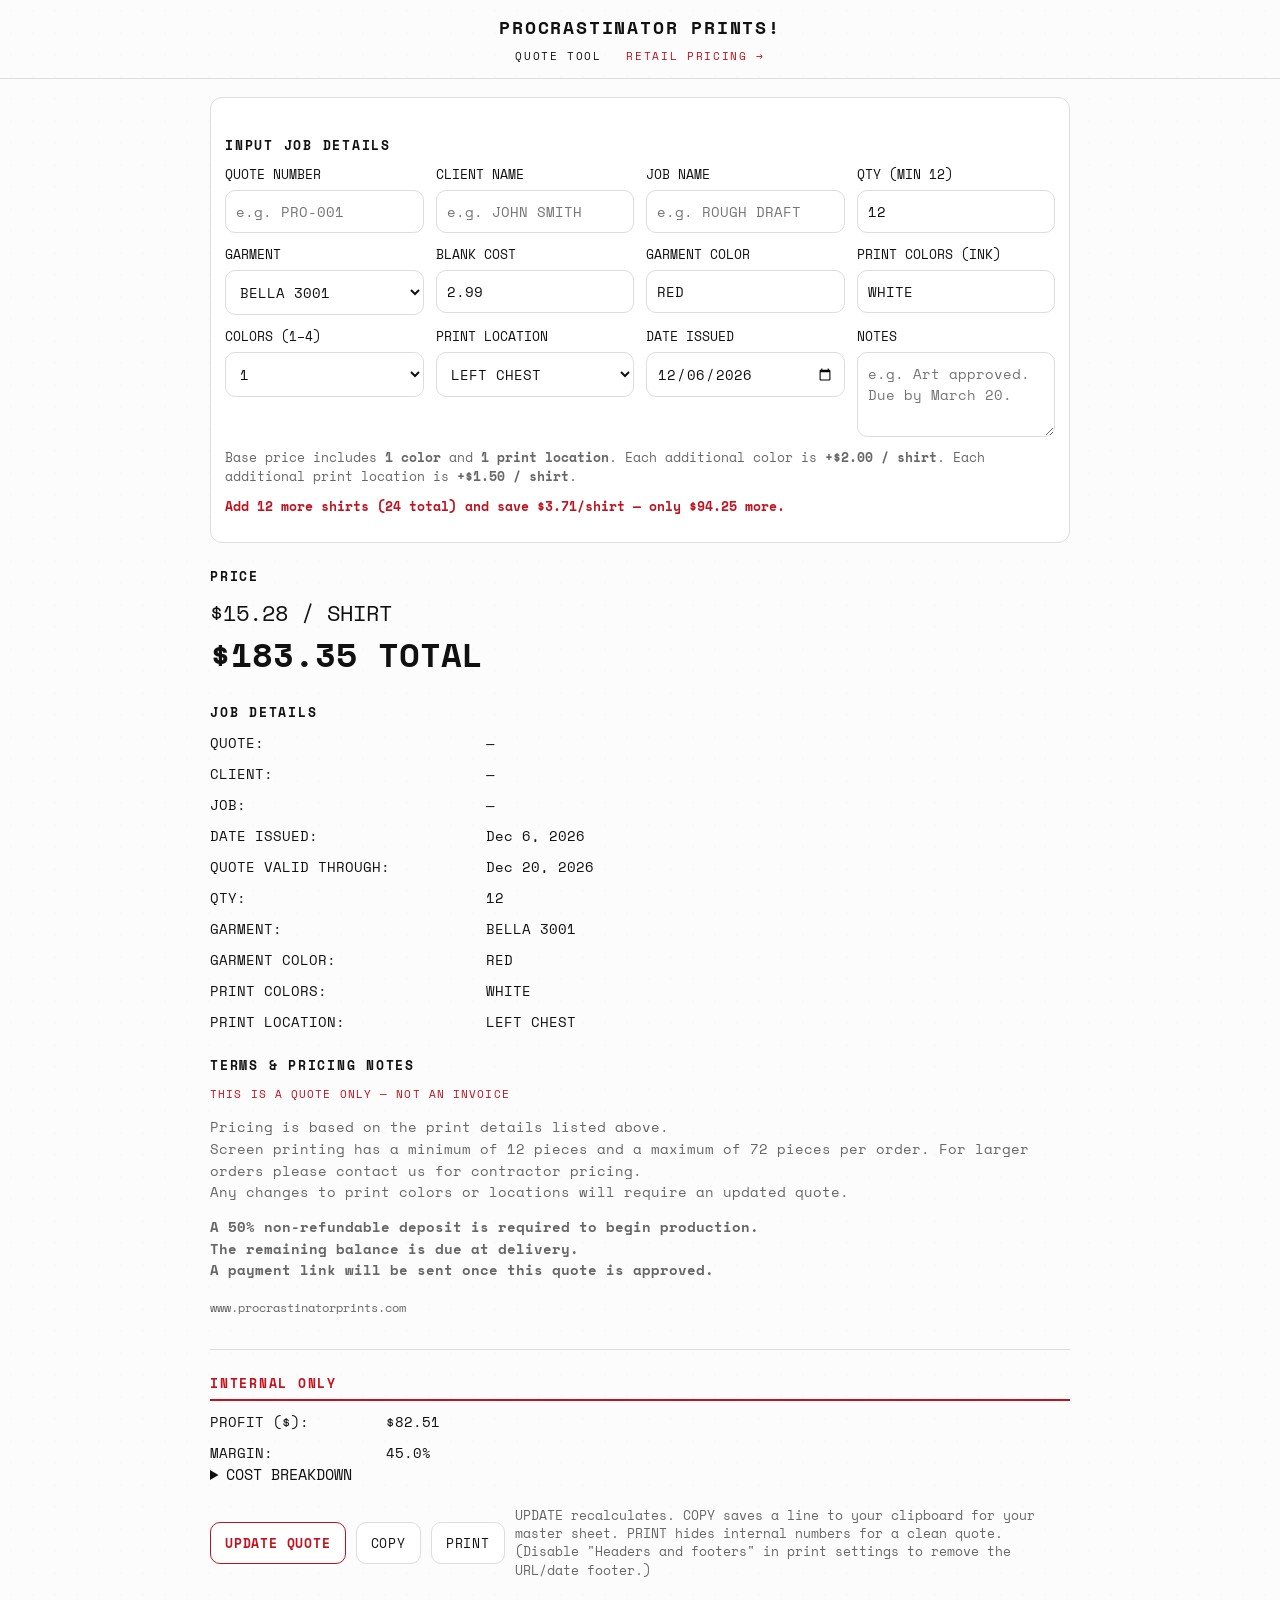
==== commit d3d9ff30: "Add files via upload" ====
--- a/index.html
+++ b/index.html
@@ -38,7 +38,7 @@
       </label>
 
       <label>JOB NAME
-        <input id="jobName" type="text" placeholder="e.g. CHICKEN CHAMPIONS SHIRTS">
+        <input id="jobName" type="text" placeholder="e.g. ROUGH DRAFT">
       </label>
 
       <label>QTY (MIN 12)
--- a/style.css
+++ b/style.css
@@ -1,9 +1,10 @@
 :root {
-  --bg: #fcfcfc;
-  --text: #111;
-  --muted: #666;
-  --red: #c1121f;
+  --bg:     #fcfcfc;
+  --text:   #111;
+  --muted:  #666;
+  --red:    #c1121f;
   --border: #ddd;
+  --panel:  #fff;
 }
 
 * { box-sizing: border-box; }
@@ -24,11 +25,7 @@
   border-bottom: 1px solid var(--border);
 }
 
-h1 {
-  margin: 0;
-  font-size: 18px;
-  letter-spacing: 0.1em;
-}
+h1 { margin: 0; font-size: 18px; letter-spacing: 0.1em; }
 
 main {
   max-width: 900px;
@@ -36,14 +33,10 @@
   padding: 18px 20px 40px;
 }
 
-h2 {
-  font-size: 12.5px;
-  letter-spacing: 0.14em;
-  margin: 24px 0 10px;
-}
+h2 { font-size: 12.5px; letter-spacing: 0.14em; margin: 24px 0 10px; }
 
 .controlsPanel {
-  background: #fff;
+  background: var(--panel);
   border: 1px solid var(--border);
   padding: 14px;
   border-radius: 12px;
@@ -55,55 +48,40 @@
   gap: 12px;
 }
 
-label {
-  font-size: 12.5px;
-  display: flex;
-  flex-direction: column;
-  gap: 6px;
-}
+label { font-size: 12.5px; display: flex; flex-direction: column; gap: 6px; }
 
 input, select, textarea {
   padding: 10px;
   font-family: inherit;
   border: 1px solid var(--border);
   border-radius: 10px;
-  background: #fff;
+  background: var(--panel);
+  color: var(--text);
   font-size: 14px;
 }
 
-textarea {
-  resize: vertical;
-  grid-column: 1 / -1;
-}
+textarea { resize: vertical; grid-column: 1 / -1; }
 
-.note {
-  margin-top: 12px;
-  font-size: 12.5px;
-  color: var(--muted);
-  line-height: 1.5;
-}
+.note { margin-top: 12px; font-size: 12.5px; color: var(--muted); line-height: 1.5; }
 
 button {
   padding: 10px 14px;
   font-family: inherit;
   border-radius: 10px;
   border: 1px solid var(--border);
-  background: #fff;
+  background: var(--panel);
+  color: var(--text);
   cursor: pointer;
   letter-spacing: 0.06em;
 }
 
 button:hover { border-color: var(--red); }
 
-#calcBtn {
-  border-color: var(--red);
-  color: var(--red);
-  font-weight: 700;
-}
+#calcBtn { border-color: var(--red); color: var(--red); font-weight: 700; }
 
 .price { margin-top: 6px; }
 #perShirt { font-size: 22px; }
-#total { font-size: 34px; font-weight: 700; }
+#total    { font-size: 34px; font-weight: 700; }
 
 .kv {
   display: grid;
@@ -112,16 +90,8 @@
   font-size: 14px;
 }
 
-.terms p {
-  font-size: 13.5px;
-  line-height: 1.6;
-  color: var(--muted);
-}
-
-.bold {
-  font-weight: 700;
-  color: var(--text);
-}
+.terms p { font-size: 13.5px; line-height: 1.6; color: var(--muted); }
+.bold     { font-weight: 700; color: var(--text); }
 
 .internalDivider {
   margin: 32px 0 18px;
@@ -142,11 +112,7 @@
   color: var(--red);
 }
 
-.internal {
-  color: var(--red);
-  border-bottom: 2px solid var(--red);
-  padding-bottom: 6px;
-}
+.internal { color: var(--red); border-bottom: 2px solid var(--red); padding-bottom: 6px; }
 
 .internal-grid {
   display: grid;
@@ -155,12 +121,7 @@
   font-size: 14px;
 }
 
-ul {
-  font-size: 13.5px;
-  color: var(--muted);
-  line-height: 1.6;
-  padding-left: 18px;
-}
+ul { font-size: 13.5px; color: var(--muted); line-height: 1.6; padding-left: 18px; }
 
 .printBar {
   margin-top: 22px;
@@ -170,29 +131,39 @@
   flex-wrap: wrap;
 }
 
-.printHint {
-  font-size: 12.5px;
-  color: var(--muted);
-  line-height: 1.45;
-  flex: 1;
-}
+.printHint { font-size: 12.5px; color: var(--muted); line-height: 1.45; flex: 1; }
 
-#upsell {
-  color: var(--red);
-  font-size: 12.5px;
-  font-weight: 700;
-  margin-top: 10px;
-}
+#upsell { color: var(--red); font-size: 12.5px; font-weight: 700; margin-top: 10px; }
 
 /* PRINT MODE */
 body.printing #controlsPanel,
 body.printing #internalDivider,
 body.printing #internal,
-body.printing .printBar {
-  display: none !important;
-}
+body.printing .printBar { display: none !important; }
 
 @media print {
   #controlsPanel, #internalDivider, #internal, .printBar { display: none !important; }
   body { background: #fff !important; background-image: none !important; }
 }
+
+/* DARK MODE */
+@media (prefers-color-scheme: dark) {
+  :root {
+    --bg:     #111;
+    --text:   #f0f0f0;
+    --muted:  #999;
+    --border: #333;
+    --panel:  #1e1e1e;
+  }
+}
+
+/* Remove number input spinners so all inputs are same width */
+input[type="number"] {
+  -moz-appearance: textfield;
+  appearance: textfield;
+}
+input[type="number"]::-webkit-inner-spin-button,
+input[type="number"]::-webkit-outer-spin-button {
+  -webkit-appearance: none;
+  margin: 0;
+}
